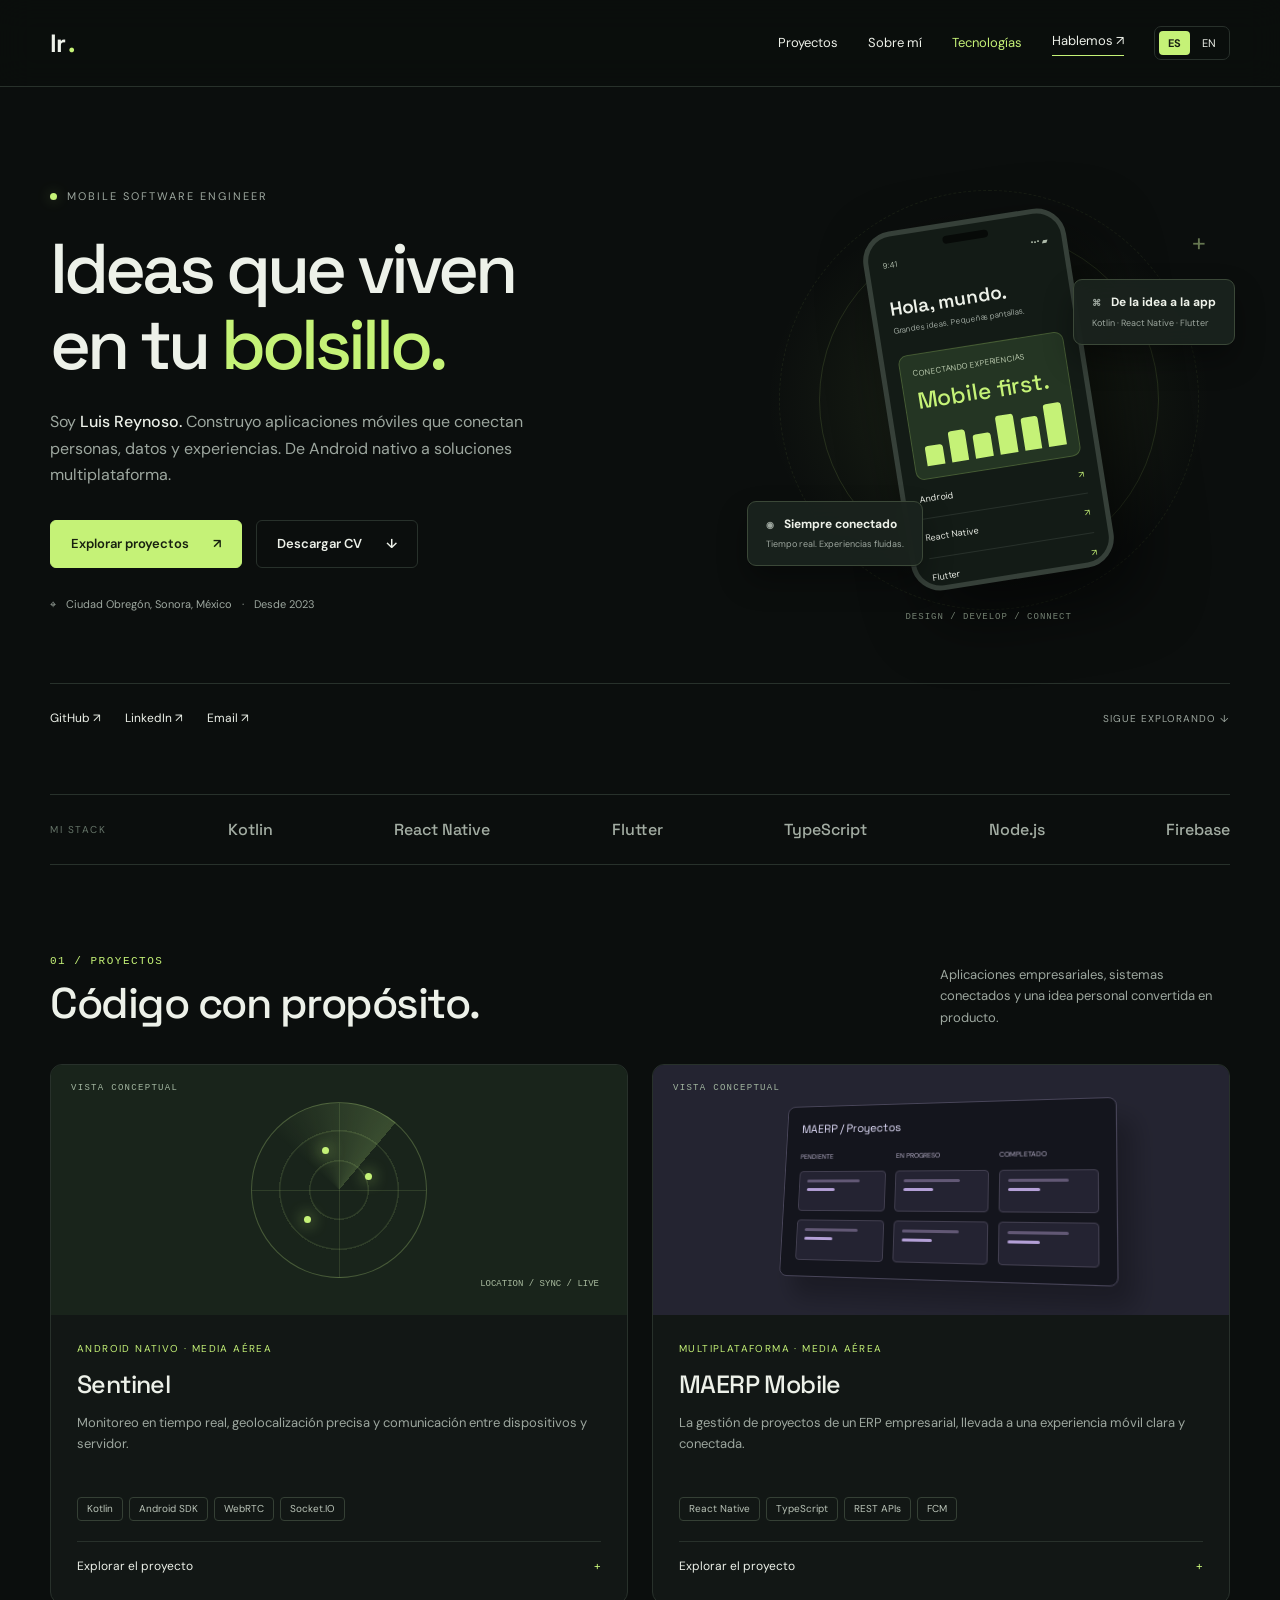
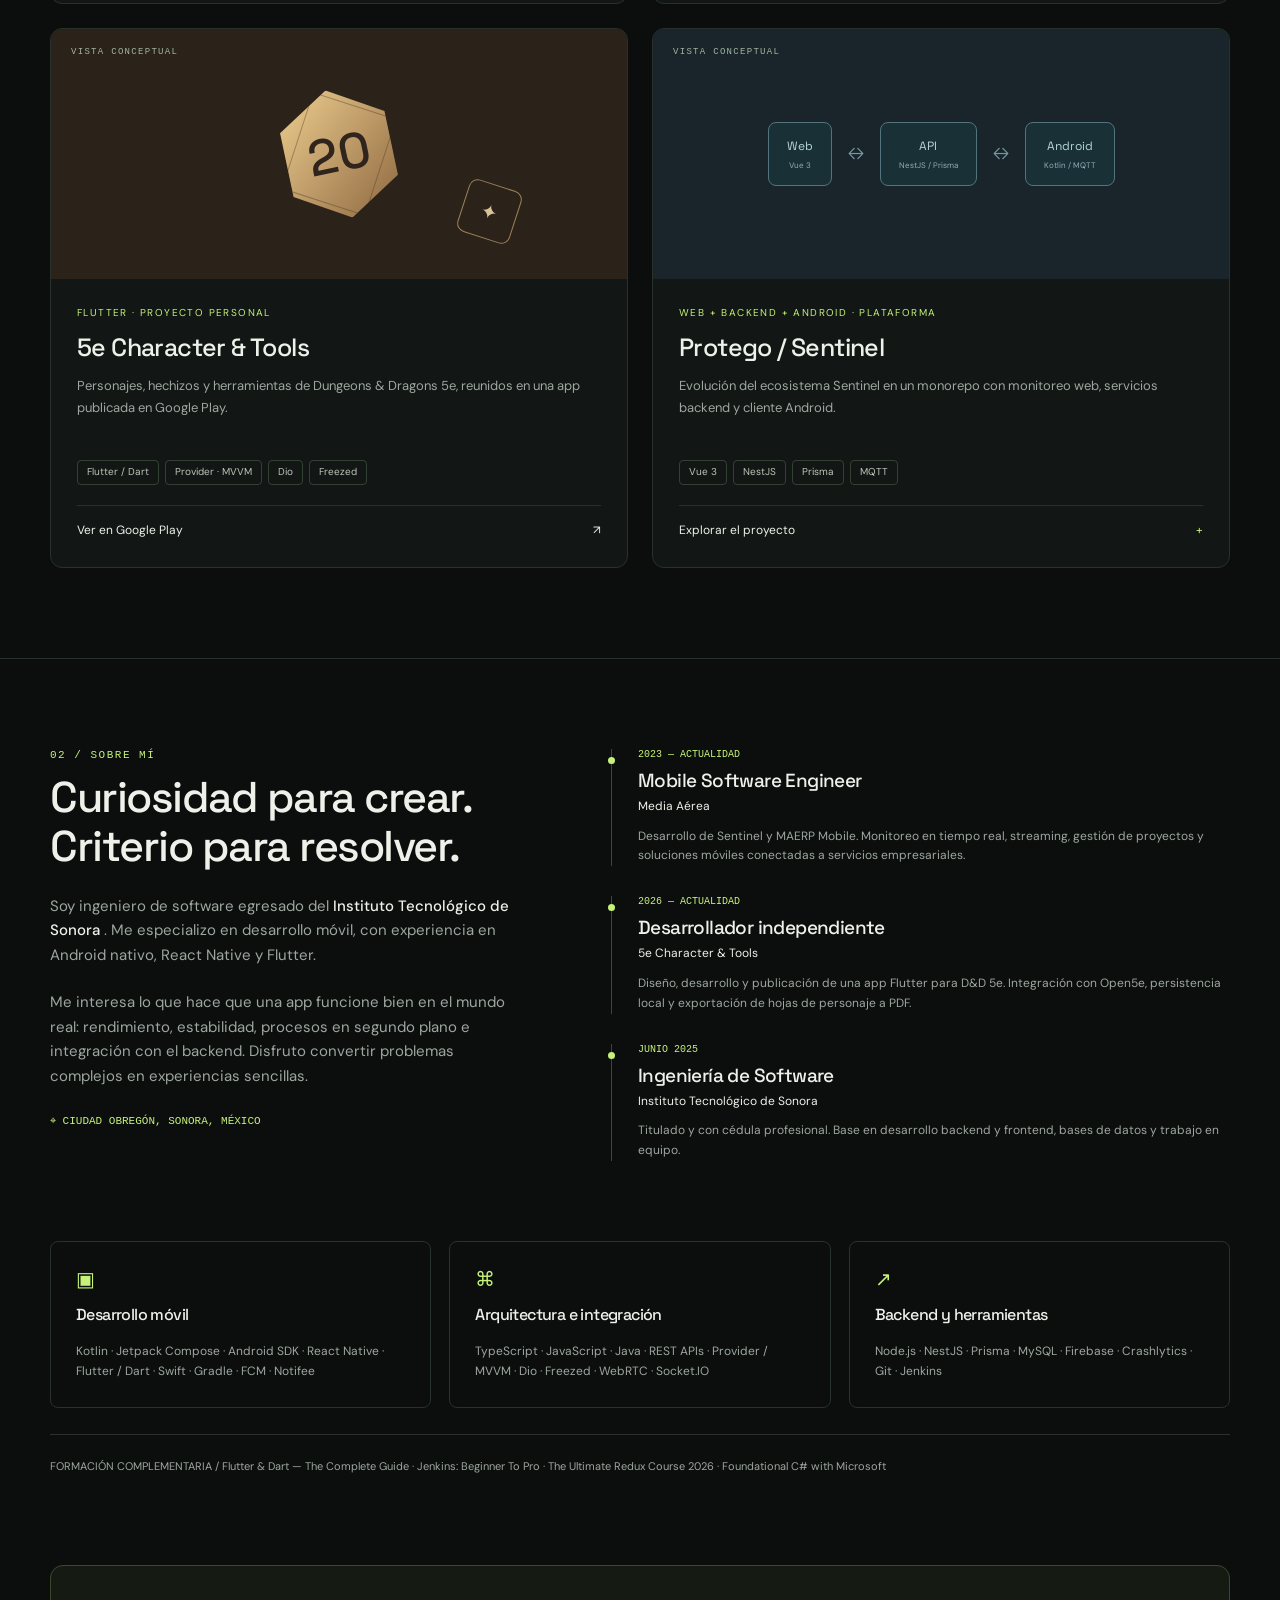
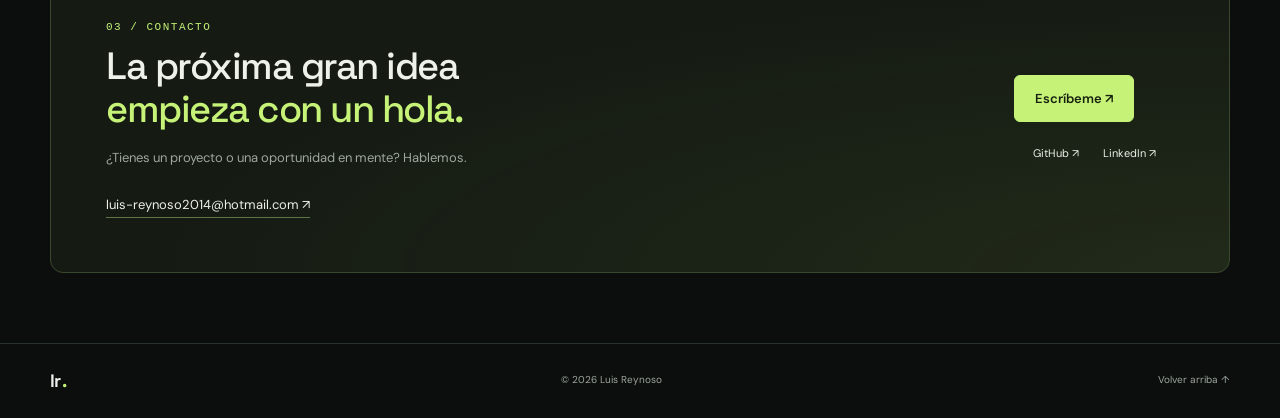
==== index.html @ 27dcbabb "Add responsive navigation menu and styles - Implemented a toggle button for the navigation menu that" ====
<!DOCTYPE html>
<html lang="es">
  <head>
    <meta charset="UTF-8">
    <meta name="viewport" content="width=device-width, initial-scale=1">
    <meta name="theme-color" content="#0b0e0d">
    <meta name="description" content="Portafolio de Luis Reynoso, ingeniero de software especializado en Android, React Native y Flutter. Proyectos, experiencia y contacto.">
    <title>
      Luis Reynoso — Mobile Software Engineer
    </title>
    <link rel="stylesheet" href="styles.css">
    <link rel="alternate" hreflang="es" href="index.html">
    <link rel="alternate" hreflang="en" href="en.html">
    <link rel="icon" href="data:,">
    <script src="main.js" defer>
    </script>
  </head>
  <body>
    <a class="skip" href="#main">
      Ir al contenido
    </a>
    <!-- NAVEGACIÓN Y SELECTOR DE IDIOMA -->
    <header>
      <div class="wrap nav">
        <a class="brand" href="index.html" aria-label="Luis Reynoso">
          lr
          <span>
            .
          </span>
        </a>
        <nav aria-label="Navegación principal">
          <a href="#projects">
            Proyectos
          </a>
          <a href="#about">
            Sobre mí
          </a>
          <a href="#skills">
            Tecnologías
          </a>
          <a class="nav-contact" href="#contact">
            Hablemos ↗
          </a>
          <div class="lang" aria-label="Idioma">
            <a href="index.html" lang="es" hreflang="es" aria-current="page" aria-label="Español">
              ES
            </a>
            <a href="en.html" lang="en" hreflang="en"  aria-label="English">
              EN
            </a>
          </div>
        </nav>
      </div>
    </header>
    <main id="main">
      <!-- PRESENTACIÓN: EDITA AQUÍ TU TÍTULO Y DESCRIPCIÓN -->
      <section class="hero wrap" aria-labelledby="hero-title">
        <div class="hero-grid">
          <div class="hero-copy">
            <div class="eyebrow">
              <span class="dot">
              </span>
              MOBILE SOFTWARE ENGINEER
            </div>
            <h1 id="hero-title">
              Ideas que viven
              <br>
              en tu
              <em>
                bolsillo.
              </em>
            </h1>
            <p class="intro">
              Soy
              <strong>
                Luis Reynoso.
              </strong>
              Construyo aplicaciones móviles que conectan personas, datos y experiencias. De Android nativo a soluciones multiplataforma.
            </p>
            <div class="actions">
              <a class="btn primary" href="#projects">
                Explorar proyectos
                <span aria-hidden="true">
                  ↗
                </span>
              </a>
              <a class="btn" href="assets/CV-Luis-Reynoso-2026.pdf" download>
                Descargar CV
                <span aria-hidden="true">
                  ↓
                </span>
              </a>
            </div>
            <div class="hero-note">
              <span aria-hidden="true">
                ⌖
              </span>
              Ciudad Obregón, Sonora, México
              <span>
                ·
              </span>
              Desde 2023
            </div>
          </div>
          <div class="hero-art" aria-hidden="true">
            <div class="orbit">
            </div>
            <div class="orbit two">
            </div>
            <span class="art-cross">
              +
            </span>
            <div class="phone">
              <div class="phone-top">
                <span>
                  9:41
                </span>
                <span>
                  ••• ▰
                </span>
              </div>
              <div class="phone-title">
                Hola, mundo.
              </div>
              <div class="phone-sub">
                Grandes ideas. Pequeñas pantallas.
              </div>
              <div class="phone-card">
                CONECTANDO EXPERIENCIAS
                <strong>
                  Mobile first.
                </strong>
                <div class="bars">
                  <i>
                  </i>
                  <i>
                  </i>
                  <i>
                  </i>
                  <i>
                  </i>
                  <i>
                  </i>
                  <i>
                  </i>
                </div>
              </div>
              <div class="phone-row">
                Android
                <span>
                  ↗
                </span>
              </div>
              <div class="phone-row">
                React Native
                <span>
                  ↗
                </span>
              </div>
              <div class="phone-row">
                Flutter
                <span>
                  ↗
                </span>
              </div>
            </div>
            <div class="floating float-one">
              <strong>
                <span class="float-icon">
                  ⌘
                </span>
                De la idea a la app
              </strong>
              <span>
                Kotlin · React Native · Flutter
              </span>
            </div>
            <div class="floating float-two">
              <strong>
                <span class="float-icon">
                  ◉
                </span>
                Siempre conectado
              </strong>
              <span>
                Tiempo real. Experiencias fluidas.
              </span>
            </div>
            <div class="art-caption">
              DESIGN / DEVELOP / CONNECT
            </div>
          </div>
        </div>
        <div class="hero-bottom">
          <div class="social">
            <a href="https://github.com/LuisReynoso233531" target="_blank" rel="noopener noreferrer">
              GitHub ↗
            </a>
            <a href="https://www.linkedin.com/in/luis-reynoso-a5710328a/" target="_blank" rel="noopener noreferrer">
              LinkedIn ↗
            </a>
            <a href="mailto:luis-reynoso2014@hotmail.com">
              Email ↗
            </a>
          </div>
          <span class="scroll">
            SIGUE EXPLORANDO ↓
          </span>
        </div>
      </section>
      <div class="wrap stack-strip" aria-label="Tecnologías principales">
        <span>
          MI STACK
        </span>
        <span>
          Kotlin
        </span>
        <span>
          React Native
        </span>
        <span>
          Flutter
        </span>
        <span>
          TypeScript
        </span>
        <span>
          Node.js
        </span>
        <span>
          Firebase
        </span>
      </div>
      <!-- PROYECTOS: TÍTULOS, DESCRIPCIONES Y TECNOLOGÍAS -->
      <section class="section wrap" id="projects">
        <div class="section-head">
          <div>
            <div class="section-number">
              01 / PROYECTOS
            </div>
            <h2>
              Código con propósito.
            </h2>
          </div>
          <p>
            Aplicaciones empresariales, sistemas conectados y una idea personal convertida en producto.
          </p>
        </div>
        <div class="projects">
          <article class="project">
            <div class="project-visual sentinel" aria-hidden="true">
              <span class="visual-label">
                VISTA CONCEPTUAL
              </span>
              <div class="radar">
                <i>
                </i>
                <i>
                </i>
                <i>
                </i>
              </div>
              <span class="radar-label">
                LOCATION / SYNC / LIVE
              </span>
            </div>
            <div class="project-body">
              <div class="project-meta">
                Android nativo · Media Aérea
              </div>
              <h3>
                Sentinel
              </h3>
              <p>
                Monitoreo en tiempo real, geolocalización precisa y comunicación entre dispositivos y servidor.
              </p>
              <div class="tags">
                <span class="tag">
                  Kotlin
                </span>
                <span class="tag">
                  Android SDK
                </span>
                <span class="tag">
                  WebRTC
                </span>
                <span class="tag">
                  Socket.IO
                </span>
              </div>
              <details>
                <summary>
                  Explorar el proyecto
                </summary>
                <p>
                  Desarrollé servicios en segundo plano, detección de geocercas y flujos de streaming. Trabajé en la sincronización de datos y la resolución de ANR, errores de memoria y fallos de producción con Firebase Crashlytics.
                </p>
              </details>
            </div>
          </article>
          <article class="project">
            <div class="project-visual erp" aria-hidden="true">
              <span class="visual-label">
                VISTA CONCEPTUAL
              </span>
              <div class="kanban">
                <div class="kanban-top">
                  MAERP / Proyectos
                </div>
                <div class="columns">
                  <div class="column">
                    PENDIENTE
                    <div class="task">
                    </div>
                    <div class="task">
                    </div>
                  </div>
                  <div class="column">
                    EN PROGRESO
                    <div class="task">
                    </div>
                    <div class="task">
                    </div>
                  </div>
                  <div class="column">
                    COMPLETADO
                    <div class="task">
                    </div>
                    <div class="task">
                    </div>
                  </div>
                </div>
              </div>
            </div>
            <div class="project-body">
              <div class="project-meta">
                Multiplataforma · Media Aérea
              </div>
              <h3>
                MAERP Mobile
              </h3>
              <p>
                La gestión de proyectos de un ERP empresarial, llevada a una experiencia móvil clara y conectada.
              </p>
              <div class="tags">
                <span class="tag">
                  React Native
                </span>
                <span class="tag">
                  TypeScript
                </span>
                <span class="tag">
                  REST APIs
                </span>
                <span class="tag">
                  FCM
                </span>
              </div>
              <details>
                <summary>
                  Explorar el proyecto
                </summary>
                <p>
                  Según mi CV de 2026: arquitectura modular desde cero, tableros Kanban, tareas y subtareas, autenticación con tokens y notificaciones con FCM y Notifee. También trabajé en actualizaciones de APK y problemas de integración nativa.
                </p>
              </details>
            </div>
          </article>
          <article class="project">
            <div class="project-visual dnd" aria-hidden="true">
              <span class="visual-label">
                VISTA CONCEPTUAL
              </span>
              <div class="die">
                20
              </div>
              <div class="dice-small">
                ✦
              </div>
            </div>
            <div class="project-body">
              <div class="project-meta">
                Flutter · Proyecto personal
              </div>
              <h3>
                5e Character & Tools
              </h3>
              <p>
                Personajes, hechizos y herramientas de Dungeons & Dragons 5e, reunidos en una app publicada en Google Play.
              </p>
              <div class="tags">
                <span class="tag">
                  Flutter / Dart
                </span>
                <span class="tag">
                  Provider · MVVM
                </span>
                <span class="tag">
                  Dio
                </span>
                <span class="tag">
                  Freezed
                </span>
              </div>
              <a class="project-link" href="https://play.google.com/store/apps/details?id=com.dnd5e.characterNTools" target="_blank" rel="noopener noreferrer">
                Ver en Google Play
                <span aria-hidden="true">
                  ↗
                </span>
              </a>
            </div>
          </article>
          <article class="project">
            <div class="project-visual architecture" aria-hidden="true">
              <span class="visual-label">
                VISTA CONCEPTUAL
              </span>
              <div class="arch-node">
                Web
                <small>
                  Vue 3
                </small>
              </div>
              <span class="connector">
                ↔
              </span>
              <div class="arch-node">
                API
                <small>
                  NestJS / Prisma
                </small>
              </div>
              <span class="connector">
                ↔
              </span>
              <div class="arch-node">
                Android
                <small>
                  Kotlin / MQTT
                </small>
              </div>
            </div>
            <div class="project-body">
              <div class="project-meta">
                Web + Backend + Android · Plataforma
              </div>
              <h3>
                Protego / Sentinel
              </h3>
              <p>
                Evolución del ecosistema Sentinel en un monorepo con monitoreo web, servicios backend y cliente Android.
              </p>
              <div class="tags">
                <span class="tag">
                  Vue 3
                </span>
                <span class="tag">
                  NestJS
                </span>
                <span class="tag">
                  Prisma
                </span>
                <span class="tag">
                  MQTT
                </span>
              </div>
              <details>
                <summary>
                  Explorar el proyecto
                </summary>
                <p>
                  El proyecto compartido reúne una interfaz Vue 3 con mapas y geocercas, un backend NestJS con Prisma, comunicación MQTT mediante RabbitMQ y una aplicación Android. Una visión integral de la conexión entre móvil, web y servidor.
                </p>
              </details>
            </div>
          </article>
        </div>
      </section>
      <!-- SOBRE MÍ Y EXPERIENCIA PROFESIONAL -->
      <section class="section about" id="about">
        <div class="wrap">
          <div class="about-grid">
            <div class="about-copy">
              <div class="section-number">
                02 / SOBRE MÍ
              </div>
              <h2>
                Curiosidad para crear.
                <br>
                Criterio para resolver.
              </h2>
              <p>
                Soy ingeniero de software egresado del
                <strong>
                  Instituto Tecnológico de Sonora
                </strong>
                . Me especializo en desarrollo móvil, con experiencia en Android nativo, React Native y Flutter.
              </p>
              <p>
                Me interesa lo que hace que una app funcione bien en el mundo real: rendimiento, estabilidad, procesos en segundo plano e integración con el backend. Disfruto convertir problemas complejos en experiencias sencillas.
              </p>
              <div class="location">
                ⌖ CIUDAD OBREGÓN, SONORA, MÉXICO
              </div>
            </div>
            <div>
              <div class="experience">
                <div class="date">
                  2023 — ACTUALIDAD
                </div>
                <h3>
                  Mobile Software Engineer
                </h3>
                <div class="company">
                  Media Aérea
                </div>
                <p>
                  Desarrollo de Sentinel y MAERP Mobile. Monitoreo en tiempo real, streaming, gestión de proyectos y soluciones móviles conectadas a servicios empresariales.
                </p>
              </div>
              <div class="experience">
                <div class="date">
                  2026 — ACTUALIDAD
                </div>
                <h3>
                  Desarrollador independiente
                </h3>
                <div class="company">
                  5e Character & Tools
                </div>
                <p>
                  Diseño, desarrollo y publicación de una app Flutter para D&D 5e. Integración con Open5e, persistencia local y exportación de hojas de personaje a PDF.
                </p>
              </div>
              <div class="experience">
                <div class="date">
                  JUNIO 2025
                </div>
                <h3>
                  Ingeniería de Software
                </h3>
                <div class="company">
                  Instituto Tecnológico de Sonora
                </div>
                <p>
                  Titulado y con cédula profesional. Base en desarrollo backend y frontend, bases de datos y trabajo en equipo.
                </p>
              </div>
            </div>
          </div>
          <!-- TECNOLOGÍAS Y FORMACIÓN -->
          <div id="skills" class="skills">
            <div class="skill-group">
              <div class="skill-icon" aria-hidden="true">
                ▣
              </div>
              <h3>
                Desarrollo móvil
              </h3>
              <p>
                Kotlin · Jetpack Compose · Android SDK · React Native · Flutter / Dart · Swift · Gradle · FCM · Notifee
              </p>
            </div>
            <div class="skill-group">
              <div class="skill-icon" aria-hidden="true">
                ⌘
              </div>
              <h3>
                Arquitectura e integración
              </h3>
              <p>
                TypeScript · JavaScript · Java · REST APIs · Provider / MVVM · Dio · Freezed · WebRTC · Socket.IO
              </p>
            </div>
            <div class="skill-group">
              <div class="skill-icon" aria-hidden="true">
                ↗
              </div>
              <h3>
                Backend y herramientas
              </h3>
              <p>
                Node.js · NestJS · Prisma · MySQL · Firebase · Crashlytics · Git · Jenkins
              </p>
            </div>
          </div>
          <p class="certs">
            FORMACIÓN COMPLEMENTARIA / Flutter & Dart — The Complete Guide · Jenkins: Beginner To Pro · The Ultimate Redux Course 2026 · Foundational C# with Microsoft
          </p>
        </div>
      </section>
      <!-- CONTACTO: CORREO Y REDES SOCIALES -->
      <section class="wrap contact" id="contact" aria-labelledby="contact-title">
        <div>
          <div class="section-number">
            03 / CONTACTO
          </div>
          <h2 id="contact-title">
            La próxima gran idea
            <br>
            <span>
              empieza con un hola.
            </span>
          </h2>
          <p>
            ¿Tienes un proyecto o una oportunidad en mente? Hablemos.
          </p>
          <a class="email" href="mailto:luis-reynoso2014@hotmail.com">
            luis-reynoso2014@hotmail.com ↗
          </a>
        </div>
        <div class="contact-aside">
          <a class="btn primary" href="mailto:luis-reynoso2014@hotmail.com">
            Escríbeme ↗
          </a>
          <div class="social">
            <a href="https://github.com/LuisReynoso233531" target="_blank" rel="noopener noreferrer">
              GitHub ↗
            </a>
            <a href="https://www.linkedin.com/in/luis-reynoso-a5710328a/" target="_blank" rel="noopener noreferrer">
              LinkedIn ↗
            </a>
          </div>
        </div>
      </section>
    </main>
    <!-- PIE DE PÁGINA Y CV ADICIONAL -->
    <footer>
      <div class="wrap footer-inner">
        <a class="brand" href="#main">
          lr
          <span>
            .
          </span>
        </a>
        <span>
          © 2026 Luis Reynoso
        </span>
        <a href="#main">
          Volver arriba ↑
        </a>
      </div>
    </footer>
  </body>
</html>
---- styles.css ----
@import url('https://fonts.googleapis.com/css2?family=DM+Sans:wght@400;500;600;700&family=Space+Grotesk:wght@400;500;600;700&display=swap');
:root {
  --bg:#0b0e0d;
  --panel:#121715;
  --text:#edf1e9;
  --muted:#9da79f;
  --line:#28312b;
  --accent:#c5f277;
  --font:'DM Sans',sans-serif;
  --heading:'Space Grotesk',sans-serif;
  color-scheme:dark
}

* {
  box-sizing:border-box
}

html {
  scroll-behavior:smooth;
  scroll-padding-top:100px
}

body {
  margin:0;
  background:var(--bg);
  color:var(--text);
  font-family:var(--font);
  line-height:1.65
}

a {
  color:inherit;
  text-decoration:none
}

button,a {
  -webkit-tap-highlight-color:transparent
}

a:focus-visible,summary:focus-visible {
  outline:2px solid var(--accent);
  outline-offset:6px
}

::selection {
  background:var(--accent);
  color:var(--bg)
}

.wrap {
  width:min(1180px,calc(100% - 80px));
  margin:auto
}

.skip {
  position:fixed;
  top:-100px;
  background:var(--accent);
  color:var(--bg);
  padding:10px;
  z-index:20
}

.skip:focus {
  top:10px
}

header {
  border-bottom:1px solid var(--line);
  background:#0b0e0ded;
  position:sticky;
  top:0;
  z-index:10;
  backdrop-filter:blur(16px)
}

.nav {
  min-height:86px;
  display:flex;
  align-items:center;
  justify-content:space-between;
  gap:30px
}

.brand {
  font:700 25px var(--heading);
  letter-spacing:-1.5px
}

.brand span {
  color:var(--accent)
}

nav {
  display:flex;
  align-items:center;
  gap:30px;
  font-size:13px
}

nav>a:hover,.social a:hover {
  color:var(--accent)
}

.lang {
  display:flex;
  border:1px solid var(--line);
  border-radius:7px;
  padding:4px;
  gap:3px
}

.lang a {
  padding:3px 9px;
  font-size:11px
}

.lang [aria-current] {
  background:var(--accent);
  color:#172010;
  border-radius:4px;
  font-weight:700
}

.nav-contact {
  border-bottom:1px solid var(--accent);
  padding-bottom:3px
}

.hero {
  padding:100px 0 65px;
  position:relative
}

.hero-grid {
  display:grid;
  grid-template-columns:1.3fr 1fr;
  gap:70px;
  align-items:center
}

.eyebrow {
  font-size:11px;
  letter-spacing:2px;
  text-transform:uppercase;
  display:flex;
  align-items:center;
  gap:10px;
  color:var(--muted)
}

.dot {
  height:7px;
  width:7px;
  border-radius:50%;
  background:var(--accent);
  box-shadow:0 0 14px #c5f27755
}

h1,h2,h3,p {
  margin:0
}

h1 {
  font:500 clamp(48px,5.5vw,76px)/1.08 var(--heading);
  letter-spacing:-4px;
  margin:26px 0
}

h1 em {
  font-style:normal;
  color:var(--accent)
}

.intro {
  font-size:16px;
  max-width:480px;
  color:var(--muted)
}

.intro strong {
  color:var(--text);
  font-weight:500
}

.actions {
  display:flex;
  gap:14px;
  flex-wrap:wrap;
  margin-top:32px
}

.btn {
  display:inline-flex;
  align-items:center;
  justify-content:center;
  gap:24px;
  border:1px solid var(--line);
  padding:12px 20px;
  border-radius:6px;
  font-size:13px;
  font-weight:600;
  transition:transform .2s,background .2s
}

.btn:hover {
  transform:translateY(-3px);
  background:#202820
}

.btn.primary {
  background:var(--accent);
  border-color:var(--accent);
  color:#18200f
}

.btn.primary:hover {
  background:#d8ff98
}

.hero-note {
  margin-top:27px;
  display:flex;
  gap:10px;
  font-size:11px;
  color:var(--muted)
}

.hero-art {
  height:415px;
  position:relative;
  background:radial-gradient(ellipse at center,#a0cc6320,transparent 65%);
  display:grid;
  place-items:center
}

.orbit {
  position:absolute;
  width:340px;
  height:340px;
  border:1px solid #c5f27720;
  border-radius:50%
}

.orbit.two {
  width:420px;
  height:420px;
  border-style:dashed;
  border-color:#c5f27712
}

.art-cross {
  position:absolute;
  color:#657650;
  right:24px;
  top:30px;
  font-size:25px
}

.phone {
  width:205px;
  height:363px;
  border:5px solid #364039;
  border-radius:30px;
  transform:rotate(-9deg);
  background:#131b16;
  box-shadow:20px 30px 65px #0009;
  overflow:hidden;
  padding:22px 14px;
  position:relative
}

.phone:before {
  content:'';
  position:absolute;
  top:8px;
  left:77px;
  width:46px;
  height:8px;
  border-radius:20px;
  background:#070a08
}

.phone-top {
  display:flex;
  justify-content:space-between;
  font-size:8px;
  color:#aebbaa;
  margin-bottom:25px
}

.phone-title {
  font:600 19px var(--heading)
}

.phone-sub {
  font-size:8px;
  color:#9da79f;
  margin-top:3px
}

.phone-card {
  margin-top:19px;
  padding:12px;
  background:#243523;
  border:1px solid #c5f27733;
  border-radius:9px;
  font-size:8px;
  color:#b8c8ac
}

.phone-card strong {
  display:block;
  font:500 23px var(--heading);
  color:var(--accent);
  margin:5px 0
}

.bars {
  display:flex;
  gap:7px;
  height:43px;
  align-items:end;
  margin-top:8px
}

.bars i {
  flex:1;
  background:var(--accent);
  border-radius:3px 3px 0 0;
  height:45%
}

.bars i:nth-child(2) {
  height:70%
}

.bars i:nth-child(3) {
  height:55%
}

.bars i:nth-child(4) {
  height:90%
}

.bars i:nth-child(5) {
  height:75%
}

.bars i:nth-child(6) {
  height:100%
}

.phone-row {
  padding:12px 0;
  border-bottom:1px solid var(--line);
  font-size:9px;
  display:flex;
  justify-content:space-between
}

.phone-row span {
  color:var(--accent)
}

.floating {
  position:absolute;
  background:#1b231eea;
  border:1px solid #3b4838;
  border-radius:9px;
  box-shadow:0 15px 30px #0005;
  padding:13px 18px;
  font-size:11px;
  backdrop-filter:blur(12px)
}

.floating strong {
  display:block;
  font-size:12px
}

.floating span {
  font-size:9px;
  color:var(--muted)
}

.float-one {
  right:-5px;
  top:87px
}

.float-two {
  bottom:41px;
  left:0
}

.float-icon {
  color:var(--accent);
  margin-right:8px
}

.art-caption {
  position:absolute;
  bottom:-15px;
  font:9px monospace;
  letter-spacing:1px;
  color:#748172
}

.hero-bottom {
  display:flex;
  justify-content:space-between;
  align-items:center;
  margin-top:70px;
  padding-top:25px;
  border-top:1px solid var(--line)
}

.social {
  display:flex;
  gap:24px;
  font-size:12px
}

.scroll {
  font-size:10px;
  color:var(--muted);
  letter-spacing:1px
}

.stack-strip {
  display:flex;
  justify-content:space-between;
  gap:25px;
  padding:24px 0;
  border-top:1px solid var(--line);
  border-bottom:1px solid var(--line);
  font:500 16px var(--heading);
  color:#a3ada3
}

.stack-strip span:first-child {
  font:10px var(--font);
  letter-spacing:1.5px;
  align-self:center;
  color:#667569
}

.section {
  padding:90px 0
}

.section-head {
  display:flex;
  justify-content:space-between;
  gap:24px;
  align-items:end;
  margin-bottom:36px
}

.section-number {
  color:var(--accent);
  font:11px monospace;
  margin-bottom:12px;
  letter-spacing:1.5px
}

h2 {
  font:500 clamp(30px,4vw,43px)/1.15 var(--heading);
  letter-spacing:-1.5px
}

.section-head>p {
  font-size:13px;
  max-width:290px;
  color:var(--muted)
}

.projects {
  display:grid;
  grid-template-columns:1fr 1fr;
  gap:24px
}

.project {
  border:1px solid var(--line);
  border-radius:12px;
  overflow:hidden;
  background:var(--panel);
  transition:border-color .25s
}

.project:hover {
  border-color:#596d44
}

.project-visual {
  height:250px;
  padding:30px;
  position:relative;
  overflow:hidden;
  background:#19241b;
  display:flex;
  align-items:center;
  justify-content:center
}

.visual-label {
  position:absolute;
  top:18px;
  left:20px;
  font:9px monospace;
  color:#a2b6a0;
  letter-spacing:1.3px
}

.project-body {
  padding:26px
}

.project-meta {
  font-size:10px;
  letter-spacing:1.4px;
  color:var(--accent);
  text-transform:uppercase;
  margin-bottom:10px
}

h3 {
  font:500 25px var(--heading);
  letter-spacing:-.6px
}

.project-body>p {
  font-size:13px;
  color:var(--muted);
  margin-top:12px;
  min-height:65px
}

.tags {
  display:flex;
  flex-wrap:wrap;
  gap:6px;
  margin:20px 0
}

.tag {
  font-size:10px;
  padding:3px 9px;
  border:1px solid #354035;
  border-radius:4px;
  color:#bbc5b9
}

.project details {
  font-size:12px;
  border-top:1px solid var(--line);
  padding-top:15px
}

.project summary {
  cursor:pointer;
  list-style:none;
  display:flex;
  justify-content:space-between
}

.project summary:after {
  content:'+';
  color:var(--accent)
}

.project details[open] summary:after {
  content:'−'
}

.project details p {
  color:var(--muted);
  margin-top:13px
}

.project-link {
  display:flex;
  justify-content:space-between;
  border-top:1px solid var(--line);
  padding-top:15px;
  font-size:12px
}

.project-link:hover {
  color:var(--accent)
}

.radar {
  width:176px;
  height:176px;
  border:1px solid #b0d57b4d;
  border-radius:50%;
  background:repeating-radial-gradient(circle,transparent 0 28px,#b0d57b25 29px 30px),conic-gradient(from 40deg,transparent 75%,#a9d7783b);
  position:relative
}

.radar:before,.radar:after {
  content:'';
  position:absolute;
  background:#b0d57b25
}

.radar:before {
  height:1px;
  width:100%;
  top:50%
}

.radar:after {
  height:100%;
  width:1px;
  left:50%
}

.radar i {
  position:absolute;
  width:7px;
  height:7px;
  background:var(--accent);
  border-radius:50%;
  box-shadow:0 0 15px var(--accent);
  top:40%;
  left:65%
}

.radar i:nth-child(2) {
  top:65%;
  left:30%
}

.radar i:nth-child(3) {
  top:25%;
  left:40%
}

.radar-label {
  position:absolute;
  right:28px;
  bottom:26px;
  color:#a8ba9e;
  font:9px monospace
}

.erp {
  background:#242431
}

.kanban {
  width:340px;
  background:#14151d;
  border:1px solid #484559;
  border-radius:8px;
  padding:16px;
  transform:perspective(600px) rotateY(-12deg) rotateX(7deg);
  box-shadow:15px 20px 25px #0004
}

.kanban-top {
  font:12px var(--heading);
  padding-bottom:16px;
  color:#e1ddfa
}

.columns {
  display:flex;
  gap:10px
}

.column {
  flex:1;
  font-size:7px;
  color:#b7b0c9
}

.task {
  height:42px;
  margin-top:9px;
  border:1px solid #423f50;
  background:#242332;
  border-radius:4px;
  padding:8px
}

.task:before,.task:after {
  content:'';
  display:block;
  background:#625875;
  height:3px;
  width:75%;
  margin-bottom:6px;
  border-radius:3px
}

.task:after {
  width:40%;
  background:#b4a0d7
}

.dnd {
  background:#2b221a
}

.die {
  width:116px;
  height:130px;
  clip-path:polygon(50% 0,96% 25%,96% 75%,50% 100%,4% 75%,4% 25%);
  background:linear-gradient(140deg,#efcf90,#8d6740);
  display:grid;
  place-items:center;
  font:500 50px var(--heading);
  color:#30251c;
  position:relative;
  transform:rotate(-12deg)
}

.die:before {
  content:'';
  position:absolute;
  inset:14px;
  border:1px solid #49382366;
  transform:rotate(30deg)
}

.dice-small {
  position:absolute;
  width:55px;
  height:55px;
  border:1px solid #9d8158;
  border-radius:9px;
  transform:rotate(18deg);
  display:grid;
  place-items:center;
  right:110px;
  bottom:40px;
  font:20px var(--heading);
  color:#dbc398
}

.architecture {
  background:#19252b;
  gap:16px
}

.arch-node {
  border:1px solid #52747c;
  background:#1a3037;
  padding:15px 18px;
  border-radius:8px;
  font:12px var(--heading);
  color:#b6d5da;
  text-align:center
}

.arch-node small {
  display:block;
  font:8px var(--font);
  color:#91aeb5;
  margin-top:6px
}

.connector {
  color:#7498a0
}

.about {
  border-top:1px solid var(--line)
}

.about-grid {
  display:grid;
  grid-template-columns:1fr 1.3fr;
  gap:85px
}

.about-copy>p {
  margin-top:22px;
  color:var(--muted);
  font-size:15px
}

.about-copy strong {
  font-weight:500;
  color:var(--text)
}

.location {
  font:11px monospace;
  color:var(--accent);
  margin-top:26px
}

.experience {
  border-left:1px solid #394833;
  padding-left:26px;
  position:relative;
  margin-bottom:30px
}

.experience:before {
  content:'';
  width:7px;
  height:7px;
  background:var(--accent);
  border-radius:50%;
  position:absolute;
  left:-4px;
  top:8px
}

.experience .date {
  font:10px monospace;
  color:var(--accent);
  margin-bottom:8px
}

.experience h3 {
  font-size:19px
}

.experience .company {
  font-size:12px;
  margin:4px 0 10px
}

.experience p {
  font-size:12px;
  color:var(--muted)
}

.skills {
  display:grid;
  grid-template-columns:repeat(3,1fr);
  gap:18px;
  margin-top:50px
}

.skill-group {
  padding:25px;
  border:1px solid var(--line);
  border-radius:8px
}

.skill-group h3 {
  font-size:16px;
  margin-bottom:17px
}

.skill-group p {
  color:var(--muted);
  font-size:12px
}

.skill-icon {
  font:20px monospace;
  color:var(--accent);
  margin-bottom:12px
}

.certs {
  font-size:11px;
  color:var(--muted);
  margin-top:26px;
  padding-top:22px;
  border-top:1px solid var(--line)
}

.contact {
  border:1px solid #39482e;
  border-radius:13px;
  background:radial-gradient(ellipse at 100% 100%,#b6e26c13,transparent 65%),#151b13;
  padding:55px;
  display:flex;
  justify-content:space-between;
  gap:30px;
  align-items:center;
  margin-bottom:70px
}

.contact h2 {
  font-size:38px
}

.contact h2 span {
  color:var(--accent)
}

.contact p {
  color:var(--muted);
  font-size:13px;
  margin:15px 0 22px
}

.contact .email {
  font-size:13px;
  border-bottom:1px solid #617445;
  padding-bottom:4px;
  overflow-wrap:anywhere
}

.contact-aside {
  min-width:160px
}

.contact-aside .social {
  margin-top:22px;
  justify-content:center;
  font-size:11px
}

footer {
  border-top:1px solid var(--line);
  padding:25px 0
}

.footer-inner {
  display:flex;
  justify-content:space-between;
  align-items:center;
  gap:15px;
  color:var(--muted);
  font-size:10px
}

.footer-inner .brand {
  font-size:18px;
  color:var(--text)
}

@media(min-width:1000px) {
  .hero-art {
    animation:arrive 1s ease-out
  }
  .hero-copy {
    animation:arrive .7s ease-out
  }
}

@keyframes arrive {
  from {
    transform:translateY(18px)
  }
  to {
    transform:translateY(0)
  }
}

@media(max-width:1000px) {
  .hero-grid {
    gap:20px
  }
  .hero-art {
    transform:scale(.88)
  }
  nav {
    gap:18px
  }
  .about-grid {
    gap:40px
  }
  .architecture {
    gap:9px
  }
  .arch-node {
    padding:12px
  }
  .floating.float-one {
    right:-20px
  }
}

@media(max-width:760px) {
  .wrap {
    width:calc(100% - 40px)
  }
  .nav {
    min-height:74px;
    gap:15px
  }
  nav {
    gap:12px
  }
  nav>a {
    display:none
  }
  .lang {
    margin-left:auto
  }
  .hero {
    padding-top:55px
  }
  .hero-grid {
    grid-template-columns:1fr
  }
  .hero-copy {
    max-width:550px
  }
  h1 {
    letter-spacing:-2.5px;
    font-size:53px
  }
  .hero-art {
    height:390px;
    width:min(100%,420px);
    margin:auto;
    transform:scale(.9)
  }
  .hero-bottom {
    margin-top:30px
  }
  .stack-strip {
    flex-wrap:wrap;
    justify-content:center;
    gap:15px 25px;
    font-size:14px
  }
  .stack-strip span:first-child {
    width:100%;
    text-align:center
  }
  .section {
    padding:60px 0
  }
  .section-head {
    display:block
  }
  .section-head>p {
    margin-top:16px;
    max-width:100%
  }
  .projects {
    grid-template-columns:1fr
  }
  .project-visual {
    height:235px
  }
  .project-body>p {
    min-height:0
  }
  .about-grid {
    grid-template-columns:1fr;
    gap:35px
  }
  .skills {
    grid-template-columns:1fr;
    margin-top:30px;
    gap:12px
  }
  .skill-group {
    padding:22px
  }
  .contact {
    padding:30px;
    display:block;
    margin-bottom:45px
  }
  .contact h2 {
    font-size:31px
  }
  .contact-aside {
    margin-top:30px
  }
  .contact-aside .social {
    justify-content:start
  }
  .footer-inner {
    flex-wrap:wrap
  }
  .scroll {
    display:none
  }
  .float-one {
    right:0!important
  }
  .architecture {
    gap:12px
  }
  .arch-node {
    padding:13px
  }
  .dice-small {
    right:65px
  }
}

@media(max-width:380px) {
  h1 {
    font-size:44px
  }
  .hero-art {
    transform:scale(.78);
    margin-top:-20px;
    margin-bottom:-30px
  }
  .architecture {
    gap:5px
  }
  .arch-node {
    font-size:10px;
    padding:10px
  }
  .social {
    gap:17px
  }
  .contact {
    padding:24px
  }
}

.menu-toggle {
  display:none;
  font:600 12px var(--font);
  color:var(--text);
  background:var(--panel);
  border:1px solid var(--line);
  border-radius:6px;
  padding:8px 13px;
  cursor:pointer
}

.menu-toggle:focus-visible {
  outline:2px solid var(--accent);
  outline-offset:4px
}

nav>a[aria-current="location"] {
  color:var(--accent)
}

@media(max-width:760px) {
  .js .menu-toggle {
    display:block;
    margin-left:auto
  }
  .js .nav {
    position:relative
  }
  .js nav.menu-open>a {
    display:block
  }
  .js nav.menu-open {
    position:absolute;
    top:74px;
    left:-20px;
    right:-20px;
    background:var(--bg);
    padding:20px;
    display:flex;
    flex-direction:column;
    align-items:stretch;
    border-bottom:1px solid var(--line);
    gap:18px
  }
  .js nav.menu-open .lang {
    margin-left:0;
    align-self:flex-start
  }
  .js nav.menu-open .nav-contact {
    align-self:flex-start
  }
}

@media(prefers-reduced-motion:reduce) {
  html {
    scroll-behavior:auto
  }
  *,*:before,*:after {
    animation:none!important;
    transition:none!important
  }
}
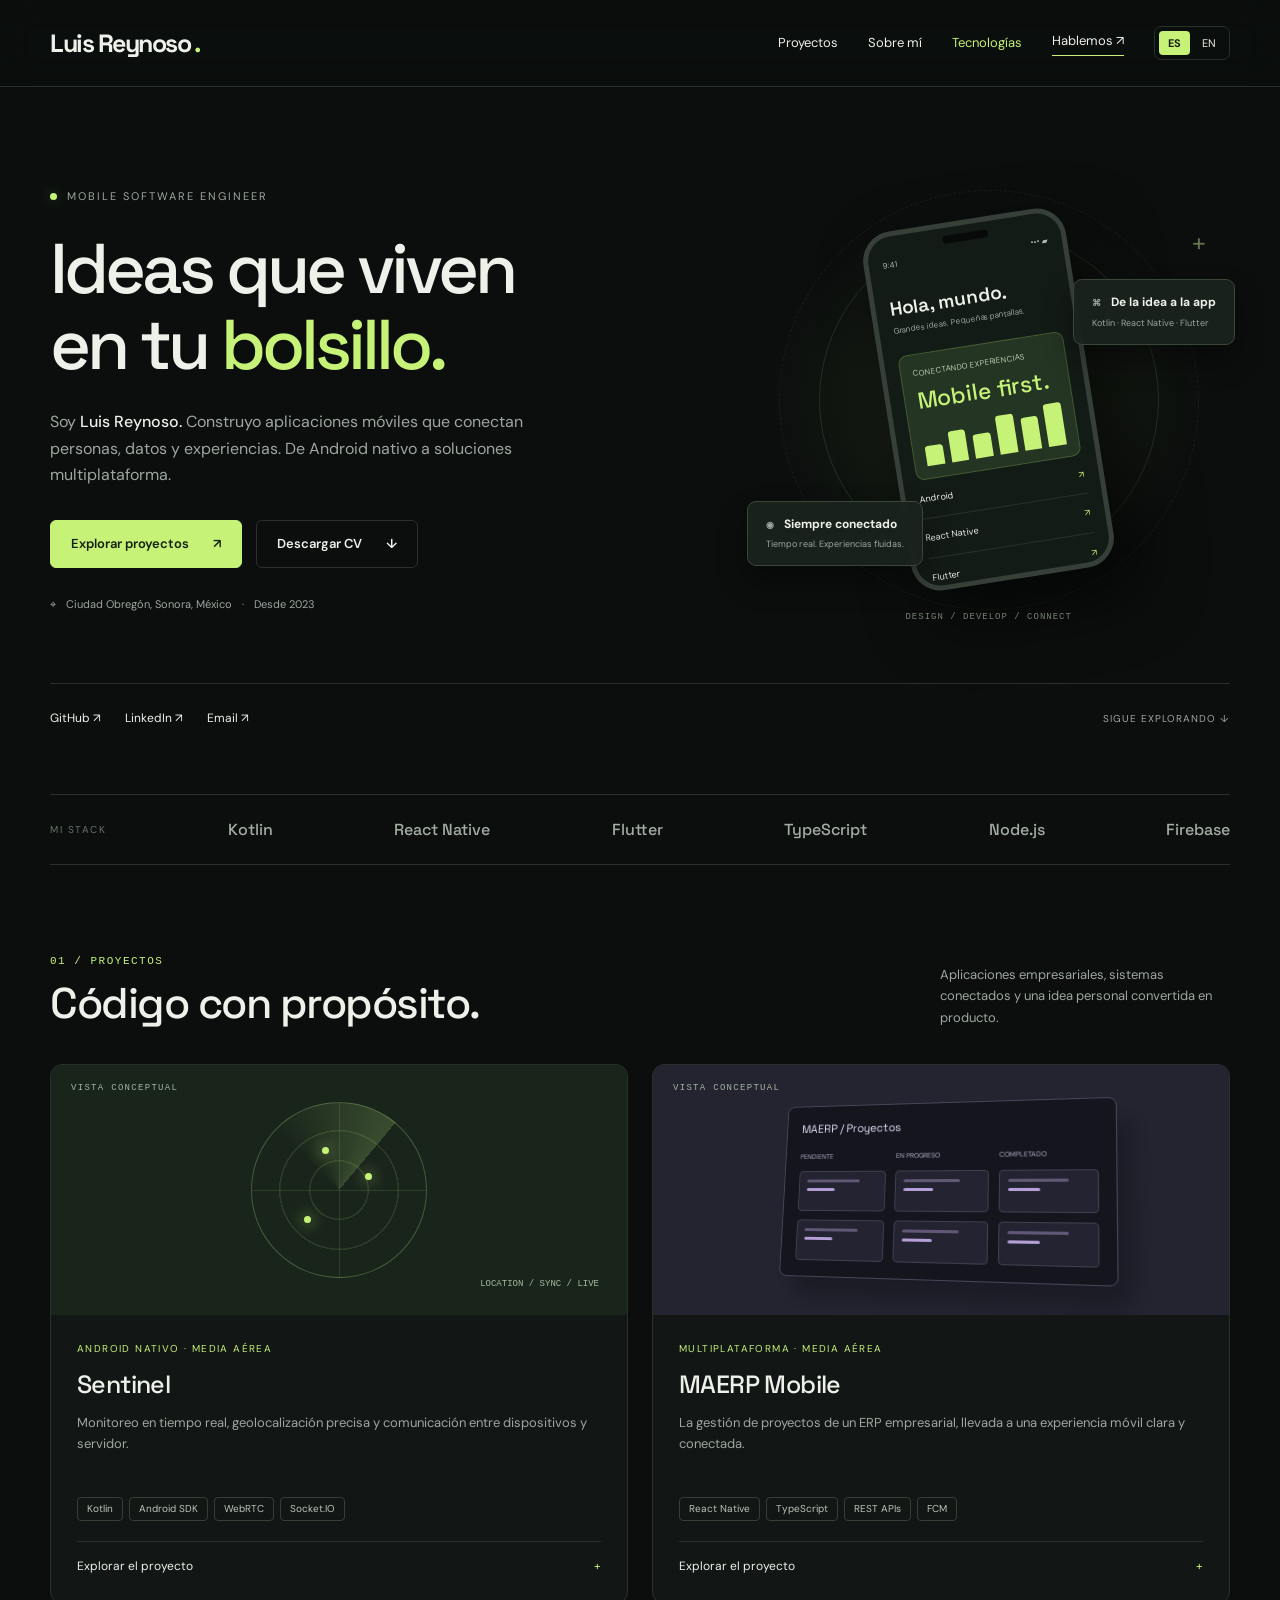
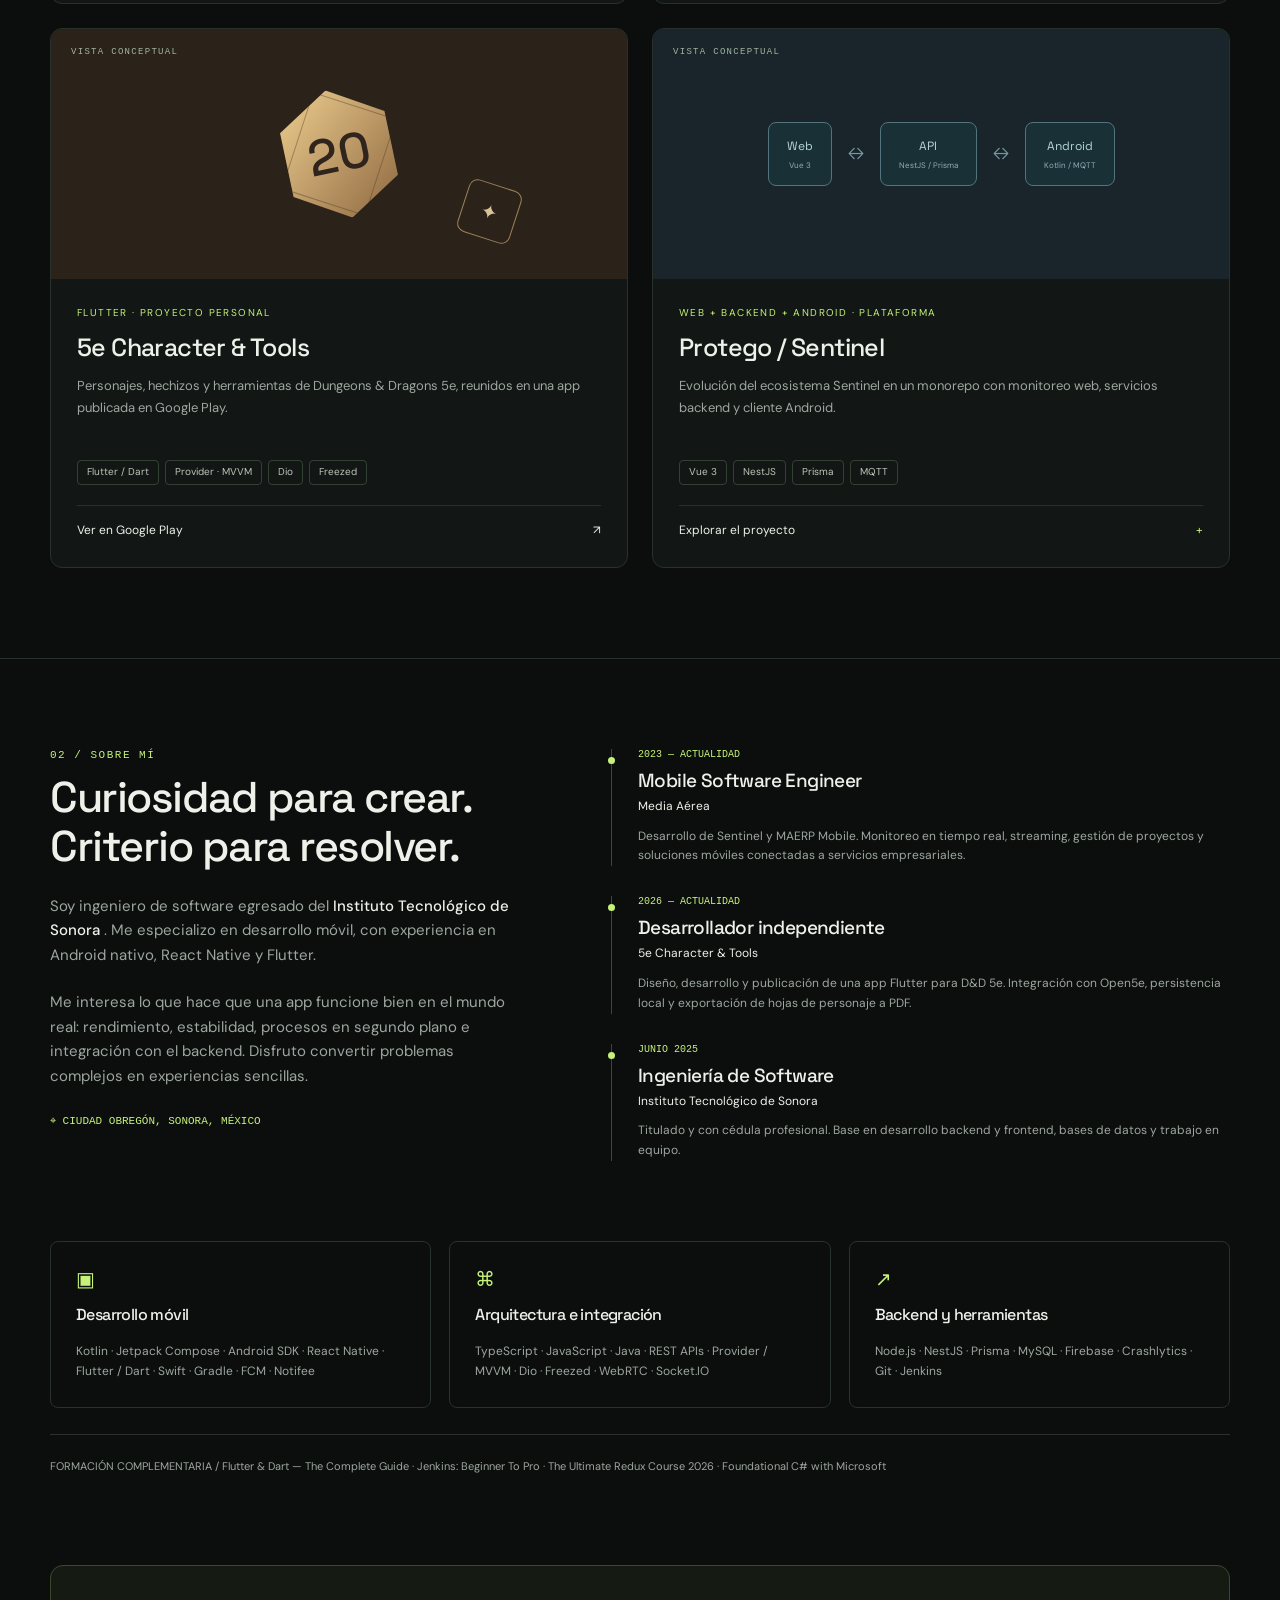
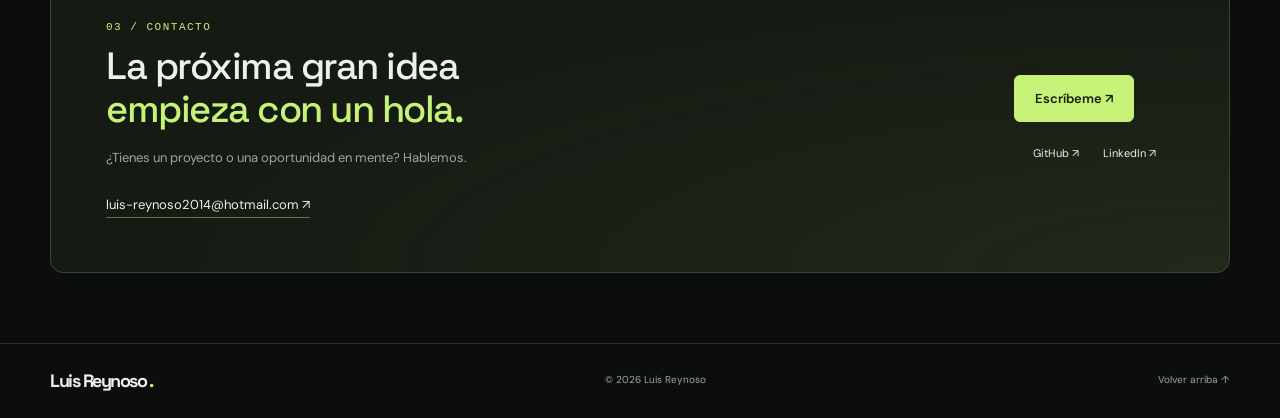
==== commit 74c7452c: "Update brand name from abbreviation to full name in header and footer" ====
--- a/index.html
+++ b/index.html
@@ -23,7 +23,7 @@
     <header>
       <div class="wrap nav">
         <a class="brand" href="index.html" aria-label="Luis Reynoso">
-          lr
+          Luis Reynoso
           <span>
             .
           </span>
@@ -628,7 +628,7 @@
     <footer>
       <div class="wrap footer-inner">
         <a class="brand" href="#main">
-          lr
+          Luis Reynoso
           <span>
             .
           </span>
